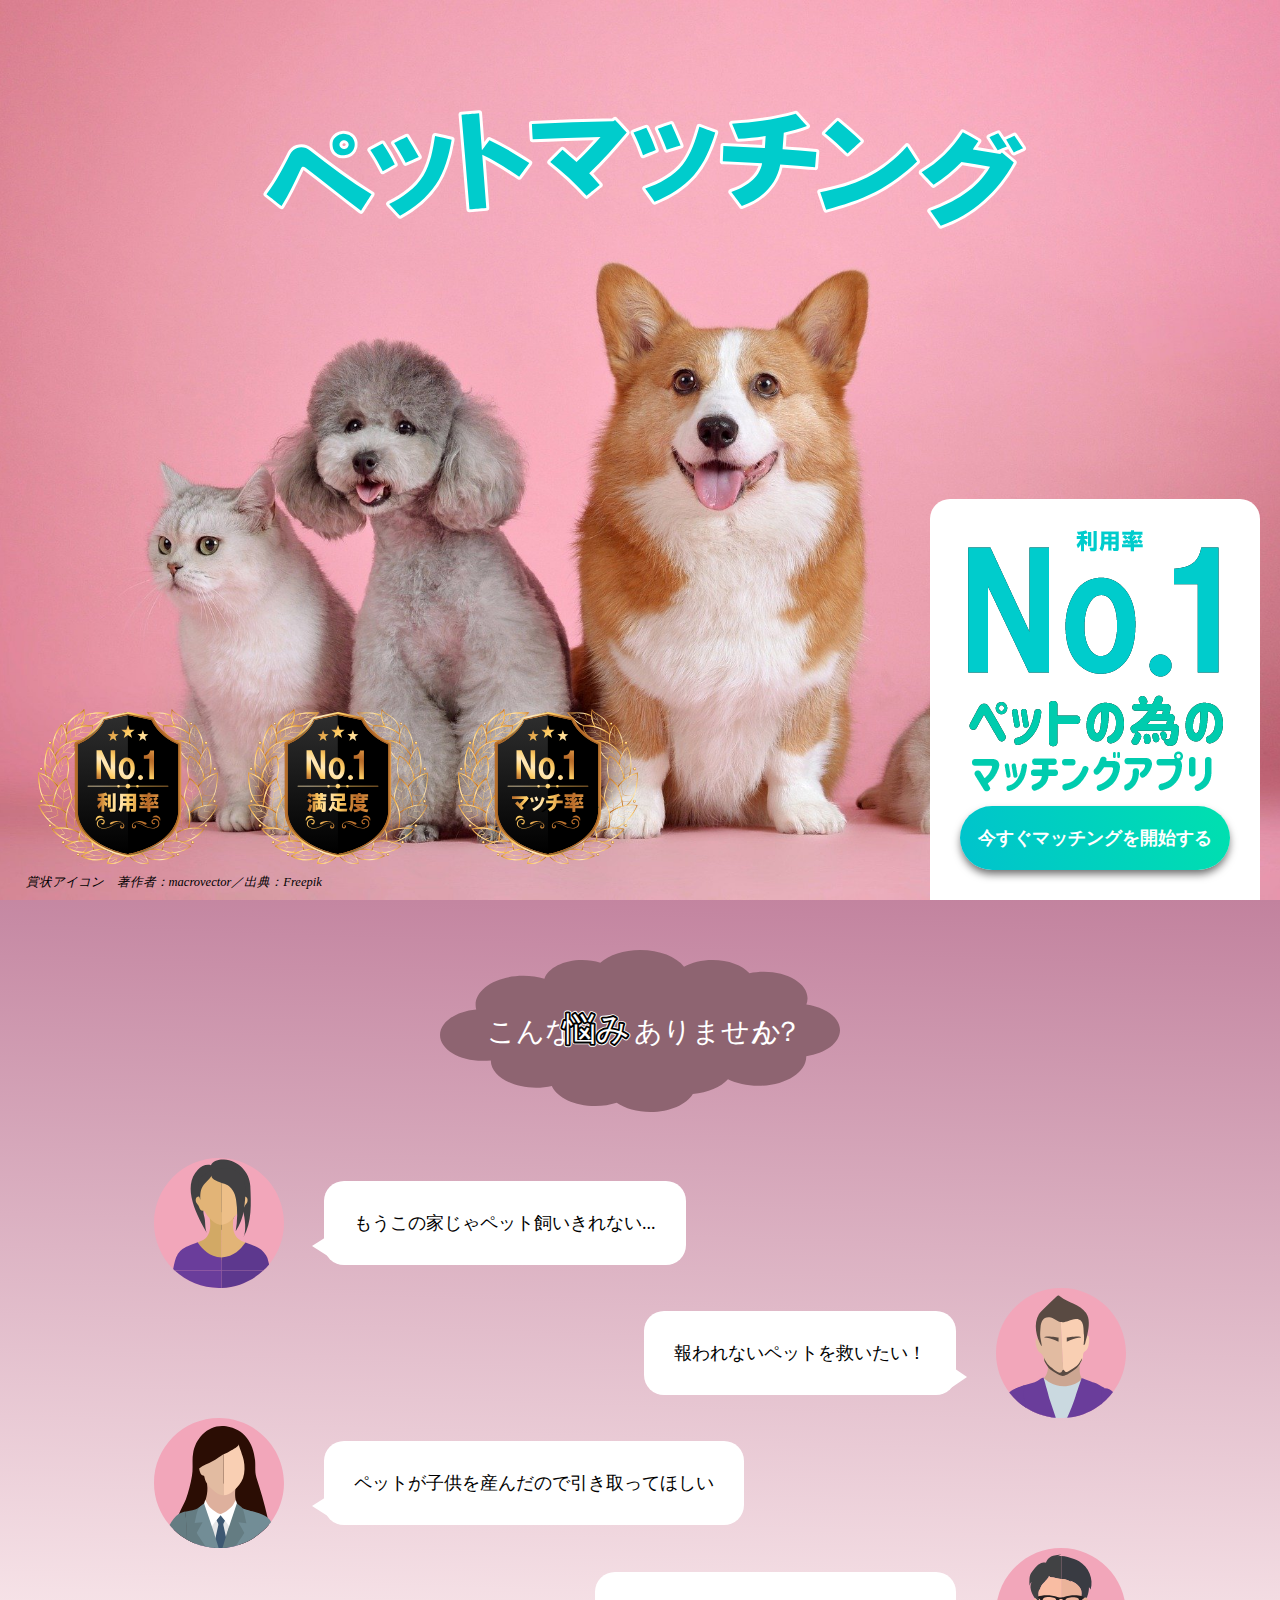
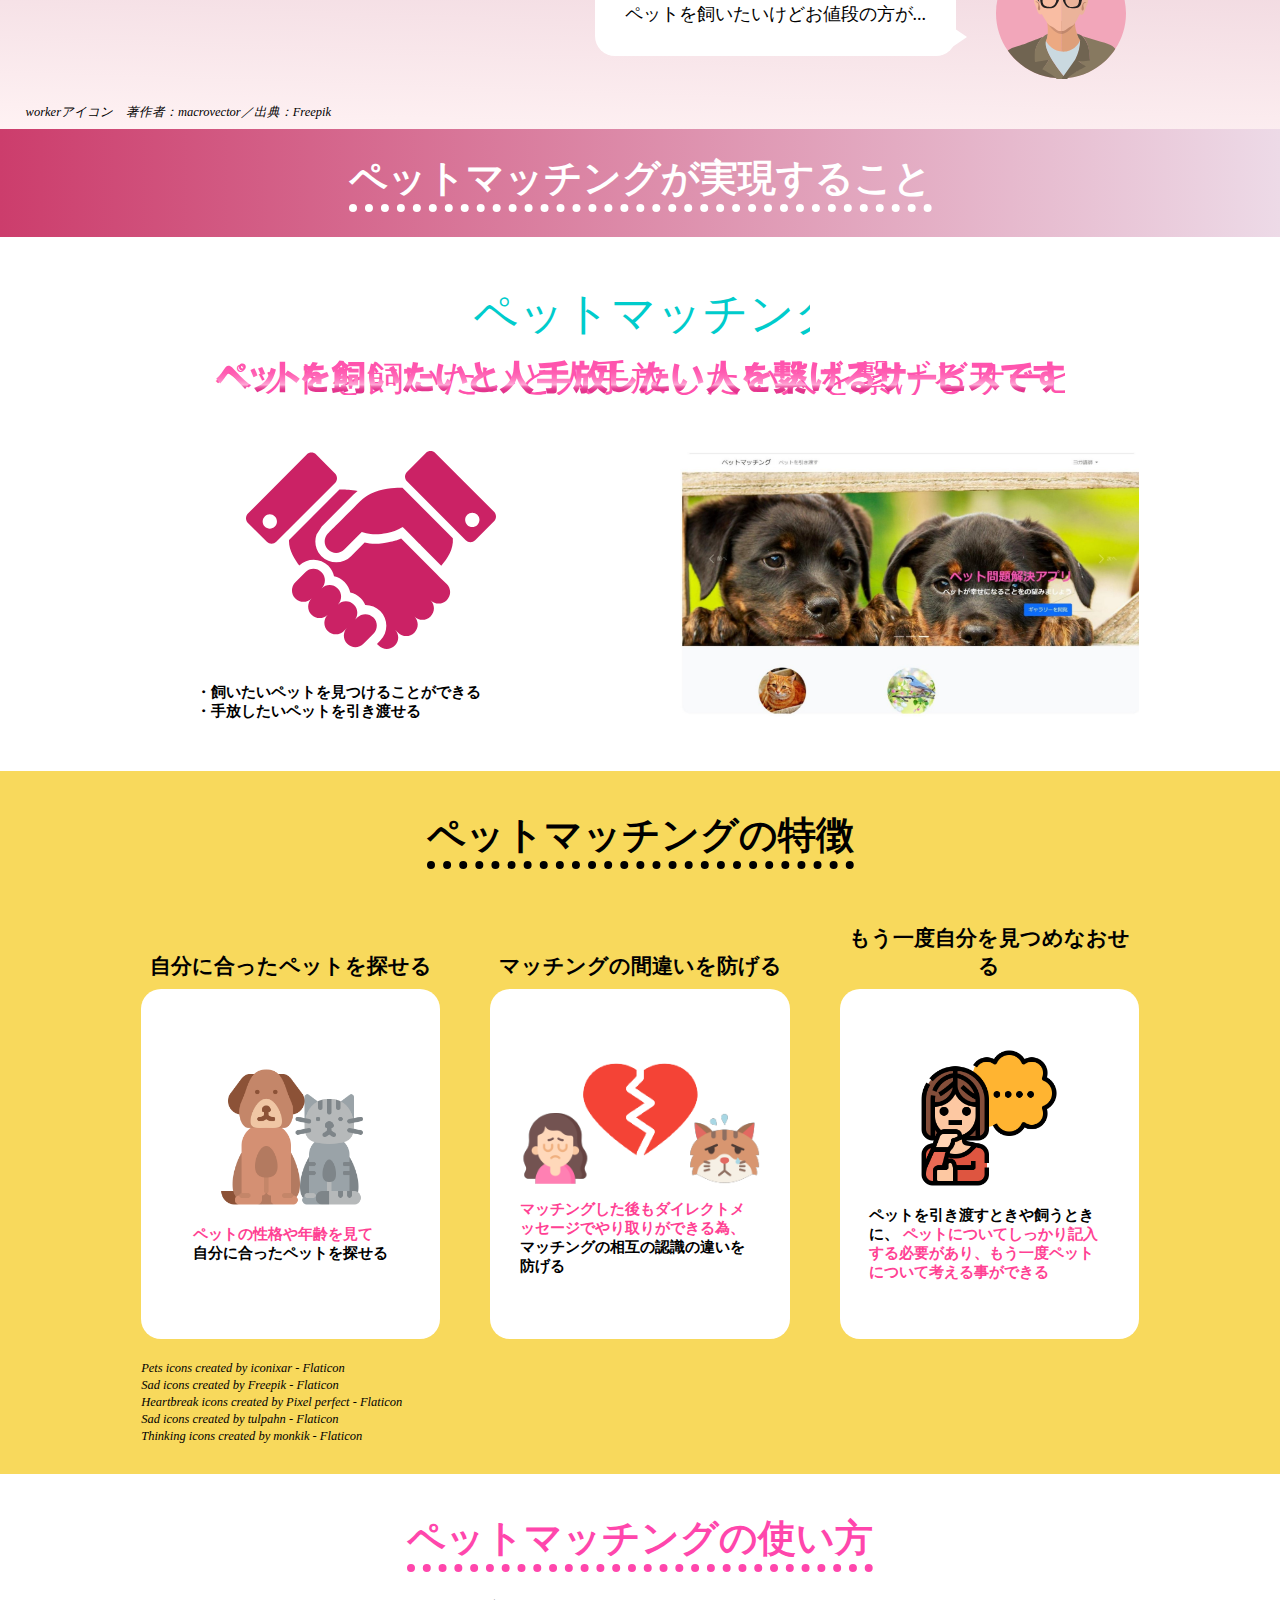
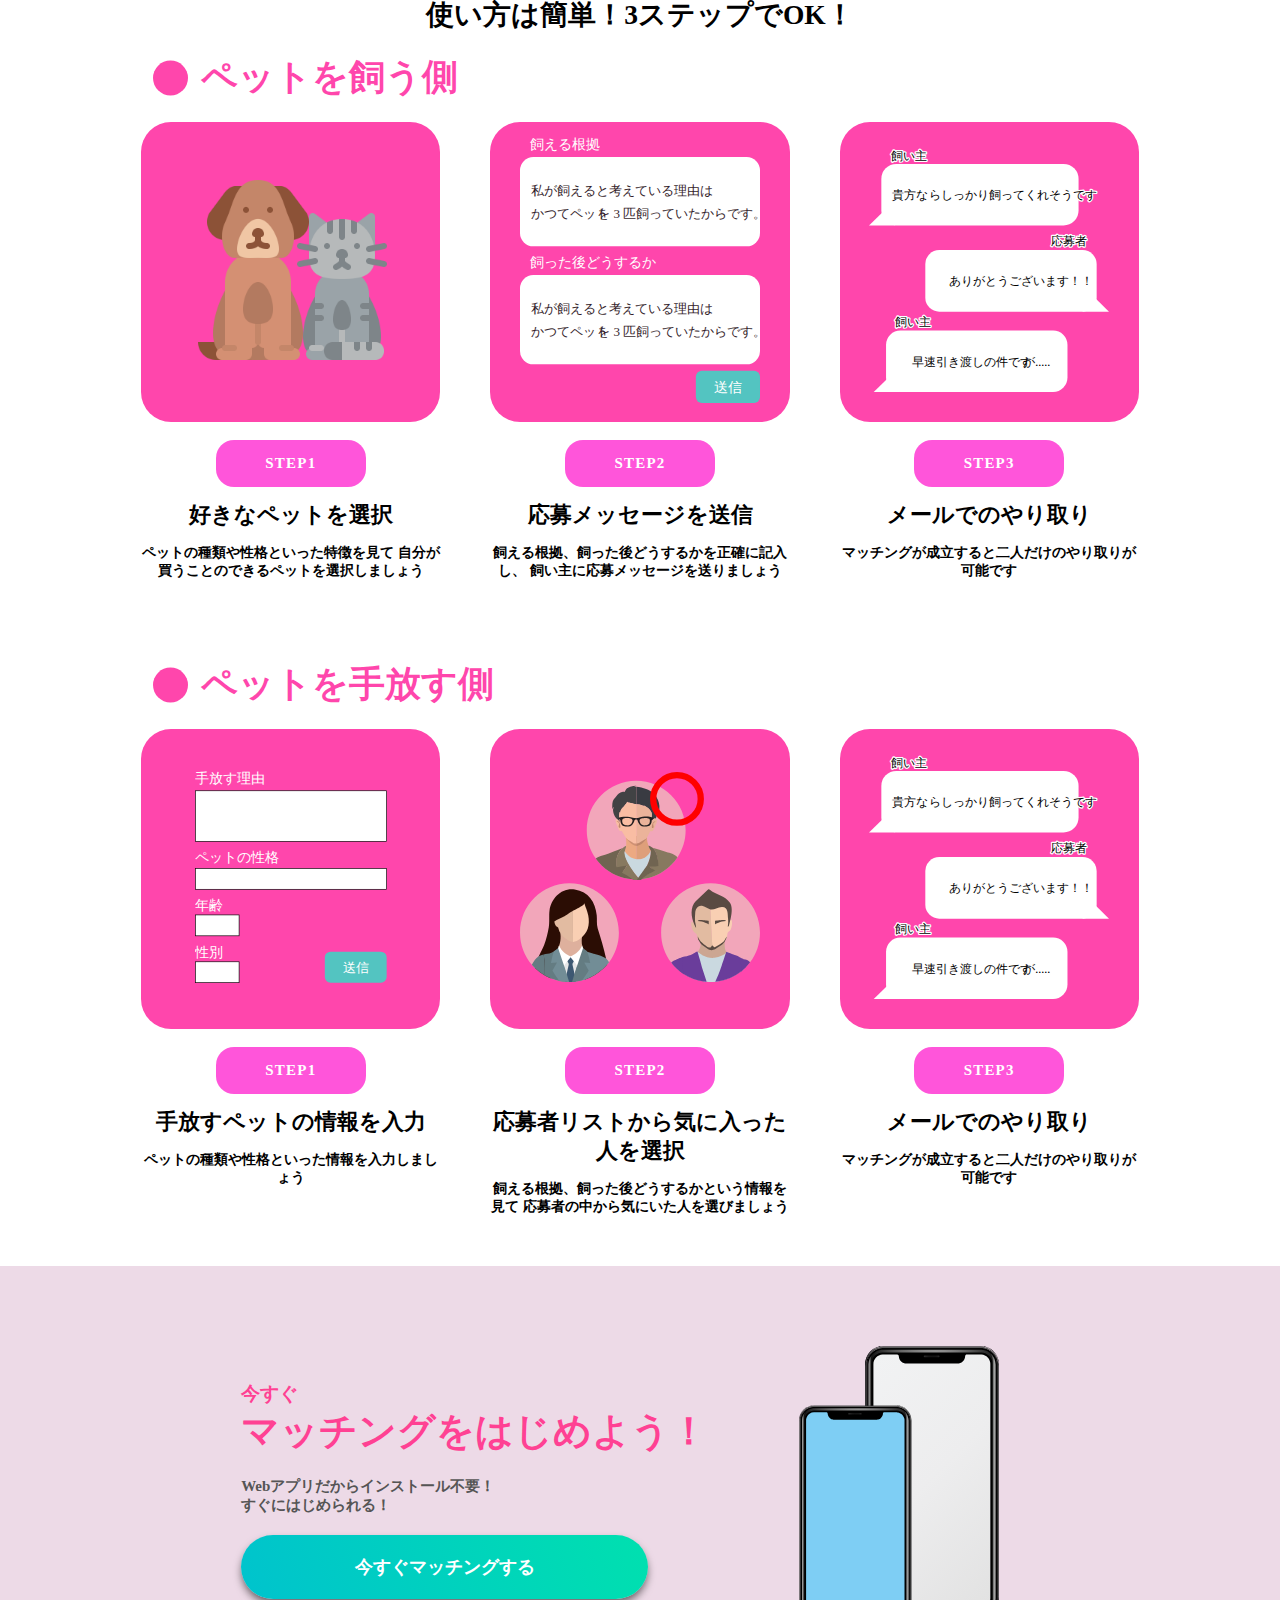
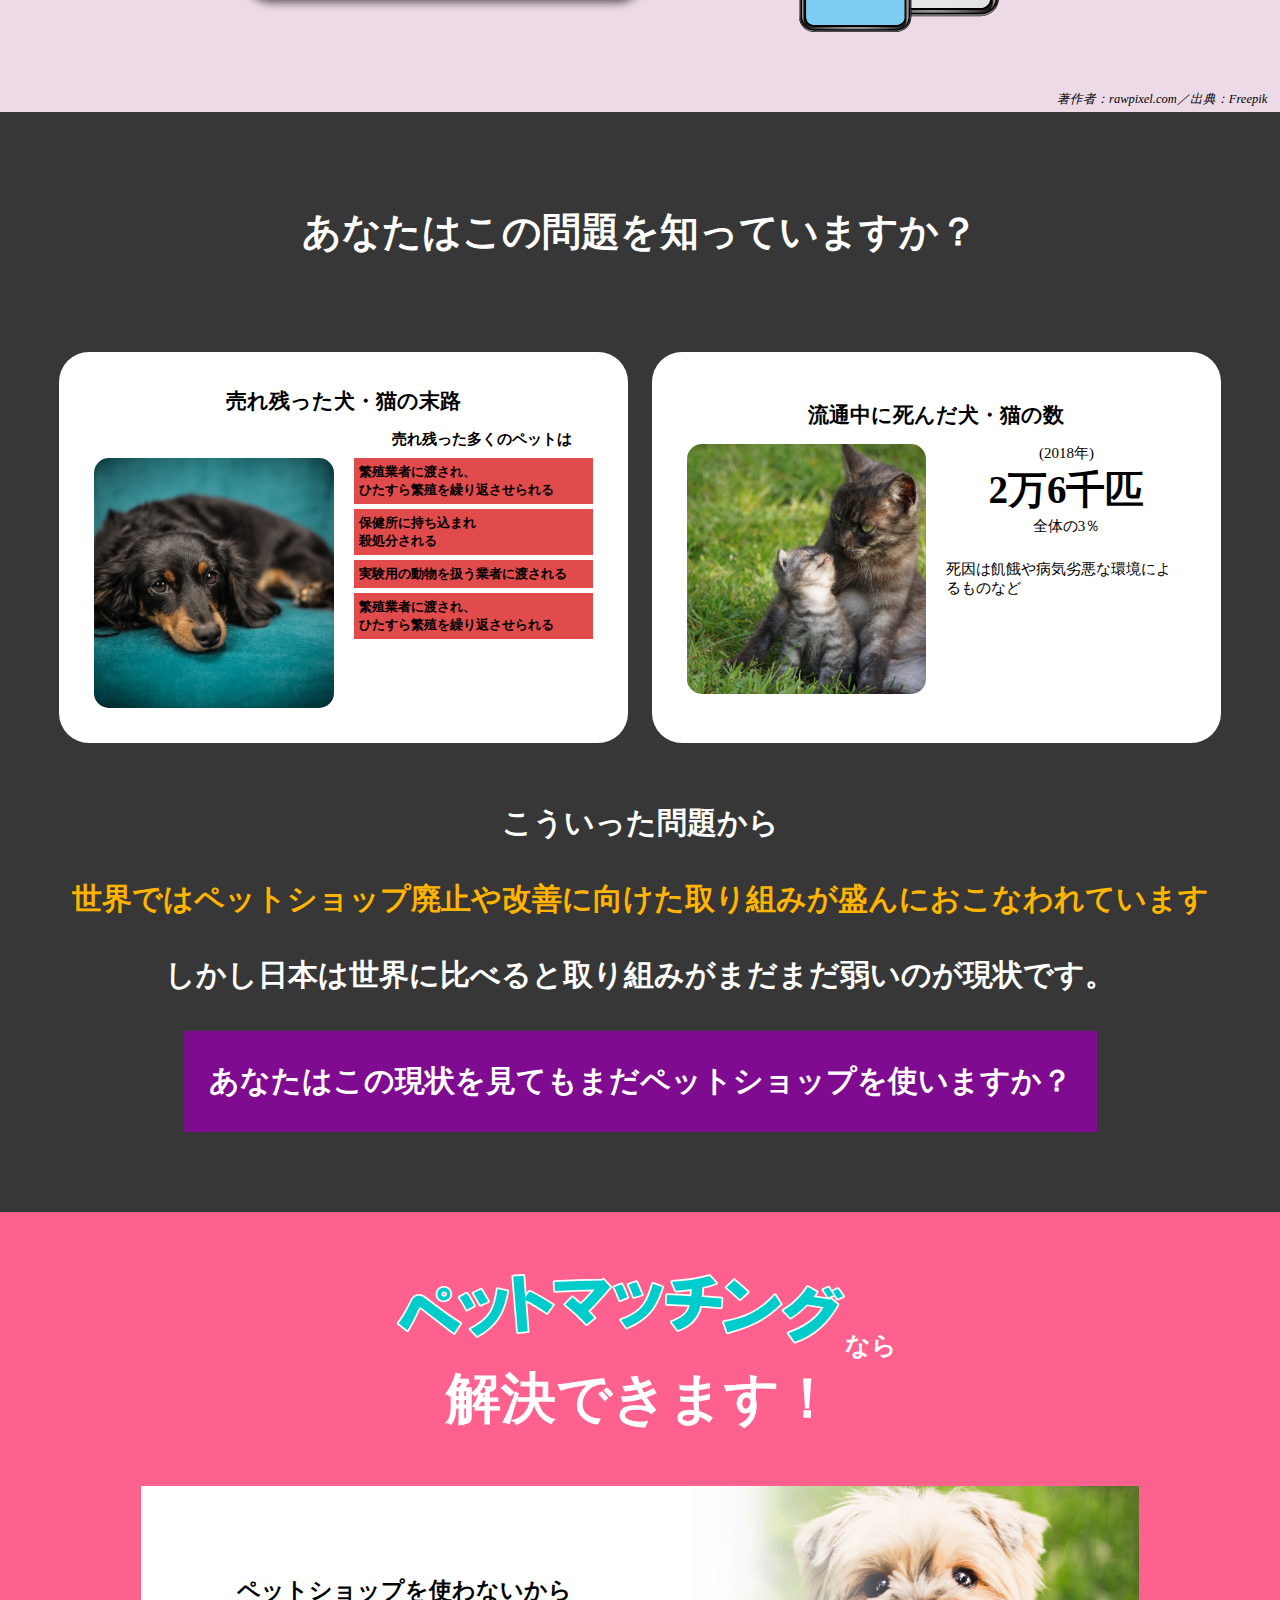
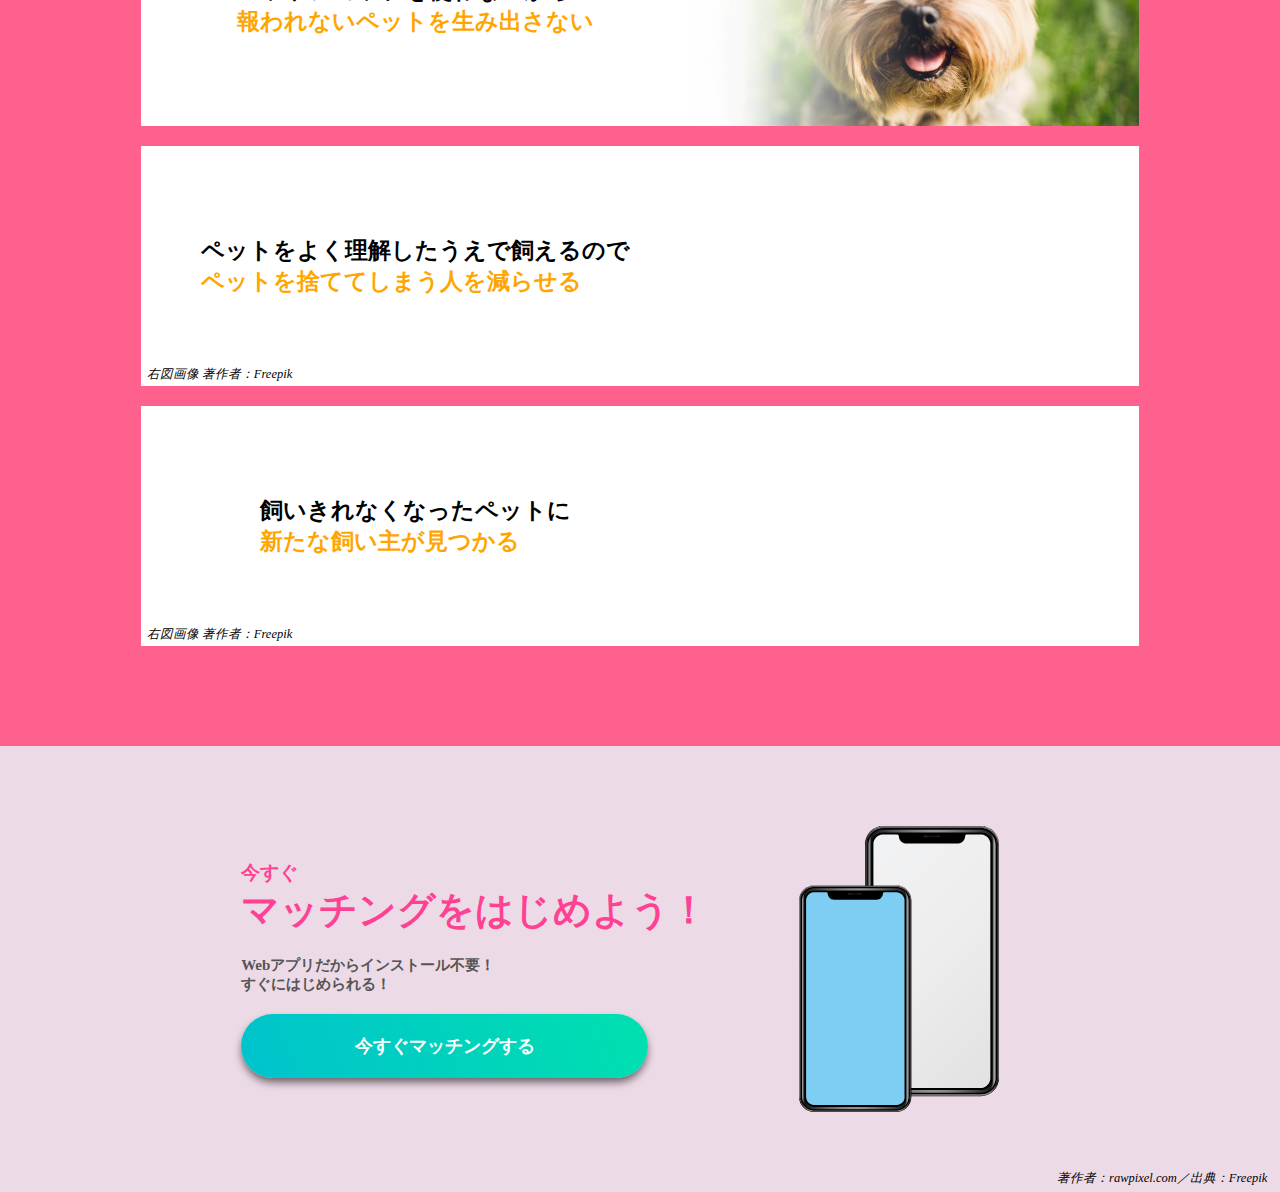
==== index.html @ 1ce8dc8e "Initial Commit" ====
<!DOCTYPE html>
<html lang="ja">
<head>
    <meta charset="UTF-8">
    <meta http-equiv="X-UA-Compatible" content="IE=edge">
    <meta name="viewport" content="width=device-width, initial-scale=1.0">
    <title>ペットマッチングLP</title>
    <link rel="stylesheet" href="style.min.css">
</head>
<body>
    <div id="main_visual">

        <h1 class="site_title">
            <img src="/ペットマッチング.svg" alt="メインタイトル">
        </h1>

        
        <div class="text">
            <img src="/アセット 6-8.png" alt="">
            <a href="https://petmatch.lobiter.site" class="btn">今すぐマッチングを開始する</a>
        </div>


        <ul class="trophy_area">
            <li>
                <img src="/賞状 (1).svg" alt="賞状1">
            </li>
            <li>
                <img src="/賞状 (2).svg" alt="賞状2">
            </li>
            <li>
                <img src="/賞状 (3).svg" alt="賞状3">
            </li>
           
        </ul>
        <div class="link">
            <small>
                <cite>
                    <a id="torofi-rink" href="https://jp.freepik.com/free-vector/_15405494.htm#query=%E8%B3%9E&position=1&from_view=search&track=sph">賞状アイコン　著作者：macrovector</a>／出典：Freepik
                </cite>
            </small>
        </div>

    </div>


    <div id="troubles_area">
        <h2 class="section_title">
            <img src="/こんな悩み.svg" alt="セクションタイトル">
        </h2>

        <ul class="troubles wrp">
            <li class="troubles_left">
                <img src="/human_icon (1).svg" alt="">
                <div class="troubles_text">
                    <p>もうこの家じゃペット飼いきれない...</p>
                </div>
            </li>
            <li class="troubles_right">
                <div class="troubles_text ">
                    <p>報われないペットを救いたい！</p>
                </div>
                <img src="/human_icon (2).svg" alt="">
            </li>
            <li class="troubles_left">
                <img src="/human_icon (3).svg" alt="">

                <div class="troubles_text ">
                    <p>ペットが子供を産んだので引き取ってほしい</p>
                </div>
            </li>
            <li class="troubles_right">
                <div class="troubles_text ">
                    <p>ペットを飼いたいけどお値段の方が...</p>
                </div>
                <img src="/human_icon (4).svg" alt="">
                
            </li>
        </ul>

        <div class="link">
            <small>
                <cite>
                    <a id="office_worker_link" href="https://jp.freepik.com/free-vector/_1539145.htm#query=%E4%BA%BA&position=1&from_view=search&track=sph">workerアイコン　著作者：macrovector</a>／出典：Freepik
                </cite>
            </small>
        </div>
    </div>

    <div id="realization">
        <div class="topic_title">
            <h2>
            ペットマッチングが実現すること
            </h2>
        </div>
        <div class="wrp">
            <h2>
                <img class="first_indent" src="/ペットマッチングは.svg" alt="">
                <img class="second_indent" src="/飼いたい人と繋げるサービス.svg" alt="">
            </h2>

            <div class="flex-box">
                <div class="left">
                    <div class="image">
                    <img src="/握手.svg" alt="握手">
                    </div>
                    <div class="can-text">
                        <p>・飼いたいペットを見つけることができる</p>
                        <p>・手放したいペットを引き渡せる</p>
                    </div>
                </div>

                <div class="right">
                    <img src="/アプリ画像.jpg" alt="アプリ画像">
                </div>

            </div>

            <div class="link">

            </div>
        </div>
    </div>

    <div id="feature">
        <div class="wrp">
            <div class="topic_title">
                <h2>ペットマッチングの特徴</h2>
            </div>

            <ul>
                <!--li1-->
                <li>
                    <div class="text">
                        <span class="point"></span>
                        <h2 class="box-title">自分に合ったペットを探せる</h2>
                    </div>

                    <div class="box">
                        <div class="image">
                            <img src="/pets.png" id="img_1" alt="犬と猫">
                        </div>
                        <div class="box_text">
                            <span class="maker">ペットの性格や年齢を見て</span><br>
                            自分に合ったペットを探せる
                        </div>
                       
                            
                       
                       
                    </div>

                    

                    
                </li>
                <!--li2-->
                <li>
                    <div class="text">
                        <span class="point"></span>
                        <h2 class="box-title">マッチングの間違いを防げる</h2>
                    </div>

                    <div class="box">
                        <div class="image">
                            <img src="/悲しむ.png" alt="悲しむ人" id="img_2">
                        </div>
                        <div class="box_text">
                            <span class="maker">マッチングした後もダイレクトメッセージでやり取りができる為、</span>
                            マッチングの相互の認識の違いを防げる
                        </div>                        
                    </div>
                    
                </li>
                <!--li3-->
                <li>
                    <div class="text">
                        <span class="point"></span>
                        <h2 class="box-title">もう一度自分を見つめなおせる</hw>
                    </div>

                    <div class="box">
                        <div class="image">
                            <img src="/thinking.png" id="img_3" alt="考える女性">
                        </div>
                        <div class="box_text">
                            ペットを引き渡すときや飼うときに、
                            <span class="maker">ペットについてしっかり記入する必要があり、もう一度ペットについて考える事ができる</span>
                        </div>
                    </div>
                </li>
            </ul>
            <small>
                <cite>
                    <!--1-->
                    <a href="https://www.flaticon.com/free-icons/pets" title="pets icons">Pets icons created by iconixar - Flaticon</a><br>
                    <!--2-->
                    <a href="https://www.flaticon.com/free-icons/sad" title="sad icons">Sad icons created by Freepik - Flaticon</a><br>
                    <a href="https://www.flaticon.com/free-icons/heartbreak" style="margin-bottom: 3px" title="heartbreak icons">Heartbreak icons created by Pixel perfect - Flaticon</a><br>
                    <!--悲しむペット-->
                    <a href="https://www.flaticon.com/free-icons/sad" title="sad icons">Sad icons created by tulpahn - Flaticon</a><br>
                    <!--考える人-->
                    <a href="https://www.flaticon.com/free-icons/thinking" title="thinking icons">Thinking icons created by monkik - Flaticon</a>
                </cite>
            </small>
        </div>
    </div>
    <div id="usege">
        <div class="wrp">
        <!--ペットを飼う側-->
            <div class="topic_title">
                <h2>ペットマッチングの使い方</h2>
            </div>
 
            <h2>使い方は簡単！3ステップでOK！</h2>
        
            <div class="parent">
                <div class="buy_pet">ペットを飼う側</div>
            </div>

            <ul class="step_nav">
                <!--li1-->
                <li>               
                    <div class="step_box">
                        <div class="image">
                            <img src="/pets.png" id="img_1" alt="犬と猫">
                        </div>
                    </div>
                    <div class="button_text">
                        <div class="step_btn">STEP1</div>
                        
                            <h2 class="text-title">好きなペットを選択</h2>
                            <div class="text">
                                ペットの種類や性格といった特徴を見て
                                自分が買うことのできるペットを選択しましょう
                            </div>
                        
                    </div>
                </li>
                <!--li2-->
                <li>
                    <div class="step_box">
                        <div class="image">
                            <img src="/アセット 19.svg" alt="やり取り" id="img_2">
                        </div>
                    </div>

                    <div class="button_text">
                        <div class="step_btn">STEP2</div>
                        
                            <h2 class="text-title">応募メッセージを送信</h2>
                            <div class="text">
                                飼える根拠、飼った後どうするかを正確に記入し、
                                飼い主に応募メッセージを送りましょう
                            </div>
                    
                    </div>
                </li>
                <!--li3-->
                <li>
                    <div class="step_box">
                        <div class="image">
                            <img src="/アセット 18.svg" id="img_3" alt="貴方ならmsg">
                        </div>
    
                    </div>

                    <div class="button_text">
                        <div class="step_btn">STEP3</div>
             
                            <h2 class="text-title">メールでのやり取り</h2>
                            <div class="text">マッチングが成立すると二人だけのやり取りが可能です</div>
                    
                    </div>
                </li>
            </ul>
        
        <!--ペットを引き渡す側-->
            <div class="parent">
                <div class="buy_pet">ペットを手放す側</div>
            </div>

            <ul class="step_nav">
                <!--li1-->
                <li>               
                    <div class="step_box">
                        <div class="image">
                            <img src="/アセット 17.svg" id="img_1" alt="入力情報">
                        </div>
                    </div>
                    <div class="button_text">
                        <div class="step_btn">STEP1</div>
                        
                            <h2 class="text-title">手放すペットの情報を入力</h2>
                            <div class="text">
                                ペットの種類や性格といった情報を入力しましょう
                                
                            </div>
                        
                    </div>
                </li>
                <!--li2-->
                <li>
                    <div class="step_box">
                        <div class="image">
                            <img src="/アセット 7.svg" alt="3人のアイコン" id="img_2">
                        </div>
                    </div>

                    <div class="button_text">
                        <div class="step_btn">STEP2</div>
                        
                            <h2 class="text-title">応募者リストから気に入った人を選択</h2>
                            <div class="text">
                                飼える根拠、飼った後どうするかという情報を見て
                                応募者の中から気にいた人を選びましょう
                            </div>
                    
                    </div>
                </li>
                <!--li3-->
                <li>
                    <div class="step_box">
                        <div class="image">
                            <img src="/アセット 18.svg" id="img_3" alt="貴方ならmsg">
                        </div>
    
                    </div>

                    <div class="button_text">
                        <div class="step_btn">STEP3</div>
             
                            <h2 class="text-title">メールでのやり取り</h2>
                            <div class="text">マッチングが成立すると二人だけのやり取りが可能です</div>
                    
                    </div>
                </li>
            </ul>
        <!--セットここまで！-->
        </div>
    </div>

    <div id="CTR">
        <div class="wrp">
            <div class="flex_item">
                <div class="CTR_BOX CTR_left">
                    <h2>
                        <small>今すぐ</small>
                        <div>マッチングをはじめよう！</div>
                    </h2>
    
                    <div class="CTR_text">
                        Webアプリだからインストール不要！<br>
                        すぐにはじめられる！
                    </div>
    
                    <a href="https://petmatch.lobiter.site" class="btn">今すぐマッチングする</a>
    
                </div>
    
                <div class="CTR_BOX CTR_right">
                    
                        <img src="/スマホ.svg" alt="iphone">
               
                </div>
            </div>
            </div>
           <div class="link">
            <cite>
                <small>
                <a href="https://jp.freepik.com/free-vector/_4122505.htm#query=%E3%82%B9%E3%83%9E%E3%83%9B&position=2&from_view=search&track=sph">著作者：rawpixel.com</a>／出典：Freepik
                </small>
            </cite>
           </div>
    </div>

    <div id="pets_problem">
        <div class="wrp"> 
                <h2>あなたはこの問題を知っていますか？</h2>

            <div class="flex_item">
                <!-- 左の箱 -->
                <div class="box left_box">
                    <div class="content_wrp">
                        <h3>売れ残った犬・猫の末路</h3>
                        <h4>売れ残った多くのペットは</h4>
                        <div class="inner_flex_item">
                            <!-- 左の内容 -->
                            <div class="inner_item left_inner_item">
                                                    
                                <!-- <img src="/dog-g8a9d90c5a_1920.jpg" alt="ダックスフンド"> -->
        
                            </div>
                            <!-- 右の内容 -->
                            <div class="inner_item right_inner_item">
                                
                                <ul>
                                    <li>繁殖業者に渡され、<br>ひたすら繁殖を繰り返させられる</li>
                                    <li>保健所に持ち込まれ<br>殺処分される</li>
                                    <li>実験用の動物を扱う業者に渡される</li>
                                    <li>繁殖業者に渡され、<br>ひたすら繁殖を繰り返させられる</li>
                                </ul>
                            </div>
                        </div>
                    </div>
                </div>
                <!-- 右の箱 -->
                <div class="box right_box">
                    <div class="content_wrp">
                        <h3>流通中に死んだ犬・猫の数</h3>
                        <div class="inner_flex_item">
                       
                    
                        <!-- 左の内容 -->
                        <div class="inner_item left_inner_item">
                                                
                            <!-- <img src="/dog-g8a9d90c5a_1920.jpg" alt="ダックスフンド"> -->
    
                        </div>
                        <!-- 右の内容 -->
                        <div class="inner_item right_inner_item">
                            <div class="right_inner_top_item">
                                <span>(2018年)</span>
                                <h2>2万6千匹</h2>
                                <span>全体の3％</span>
                            </div>

                            <div class="right_inner_bottom_item">
                                <p>死因は飢餓や病気劣悪な環境によるものなど</p>
                            </div>
                          
                        </div>
                        </div>

                        
                    </div>
               </div>
            </div>

            <div class="bottom-message">
                <p>こういった問題から</p>
                <p id="yello">世界ではペットショップ廃止や改善に向けた取り組みが盛んにおこなわれています</p>
                <p>しかし日本は世界に比べると取り組みがまだまだ弱いのが現状です。</p>
                <div class="inpact-massage">あなたはこの現状を見てもまだペットショップを使いますか？</div>
            </div>
        </div>
    </div>

    <div id="Resolution">
        <div class="wrp">
            <h1>
                <img src="/ペットマッチング.svg" alt="ペットマッチング">
                <small>なら</small>
                <div>解決できます！</div>
            </h1>

            <ul class="pets-line">

                <!--li1-->
                <li class="pet-contnet">
                    <!--左側-->
                    <div class="pet-content-left">
                        <p class="left-text">
                            ペットショップを使わないから<br>
                            <span class="orange" style="color: orange">報われないペットを生み出さない</span>
                        </p>

                        
                    </div>

                    <!--右側写真-->
                    <div class="pet-content-right" id="picture1">
                    </div>
                </li>

                <!--li2-->
                <li class="pet-contnet">
                    <!--左側-->
                    <div class="pet-content-left">
                        <p class="left-text">
                            ペットをよく理解したうえで飼えるので<br>
                            <span class="orange" style="color: orange">ペットを捨ててしまう人を減らせる</span>
                        </p>

                        <small>
                            <cite>
                                右図画像 著作者：<a href="https://jp.freepik.com/free-photo/_10295791.htm#query=People%20who%20abandon%20their%20pets&position=11&from_view=search&track=ais">Freepik</a>
                            </cite>
                        </small>
                    </div>

                    <!--右側-->
                    <div class="pet-content-right" id="picture2">
                      
                    </div>
                </li>

                <!--li3-->
                <li class="pet-contnet">
                    <!--左側-->
                    <div class="pet-content-left">
                        <p class="left-text">
                            飼いきれなくなったペットに<br>
                            <span class="orange" style="color: orange">新たな飼い主が見つかる</span>
                        </p>

                        <small>
                            <cite>
                                右図画像 著作者：<a href="https://jp.freepik.com/free-photo/_3357241.htm#query=People%20who%20abandon%20their%20pets&position=2&from_view=search&track=ais">Freepik</a>
                            </cite>
                        </small>
                    </div>

                    <!--右側-->
                    <div class="pet-content-right" id="picture3">
                    </div>
                </li>

            </ul>
        </div>   

    </div>

    <div id="CTR">
        <div class="wrp">
            <div class="flex_item">
                <div class="CTR_BOX CTR_left">
                    <h2>
                        <small>今すぐ</small>
                        <div>マッチングをはじめよう！</div>
                    </h2>
    
                    <div class="CTR_text">
                        Webアプリだからインストール不要！<br>
                        すぐにはじめられる！
                    </div>
    
                    <a href="https://petmatch.lobiter.site" class="btn">今すぐマッチングする</a>
    
                </div>
    
                <div class="CTR_BOX CTR_right">
                    
                        <img src="/スマホ.svg" alt="iphone">
               
                </div>
            </div>
            </div>

            <div class="link">
                <cite>
                    <small>
                    <a href="https://jp.freepik.com/free-vector/_4122505.htm#query=%E3%82%B9%E3%83%9E%E3%83%9B&position=2&from_view=search&track=sph">著作者：rawpixel.com</a>／出典：Freepik
                    </small>
                </cite>
            </div>
    </div>


</body> 
</html>
---- style.min.css ----
*,:after,:before{background-repeat:no-repeat;box-sizing:inherit;box-sizing:border-box}html,body{max-width:1400px;font-size:15px;margin:0;padding:0;background-color:white}h1,h2,h3,h4,p,ul,li,dd,dt{margin:0px;padding:0px}li{list-style:none}a{text-decoration:none;color:black}.wrp{max-width:1100px;padding:0 4%;margin:0 auto}.topic_title{padding:40px 0 25px;text-align:center;margin-bottom:30px}.topic_title h2{display:inline-block;border-bottom:dotted 8px black;font-weight:bold;color:black;font-size:2.5rem}.btn{display:block;border-radius:50px;background:linear-gradient(70deg, #00c3cd, #00e0af);color:white;padding:20px 0;transition:.3s;box-shadow:0px 5px 8px -1px rgba(7,7,7,0.6);text-align:center;font-weight:bold;font-size:1.2rem;transition:.3s}.btn:hover{transform:translateY(5px);box-shadow:none;background:linear-gradient(70deg, #cd9000, #e0e000)}#main_visual{background:url(/main_visual.jpg) no-repeat center center;background-size:cover;width:100%;height:100vh;position:relative}#main_visual .site_title{width:800px;margin:0 auto;padding-top:90px}#main_visual .trophy_area{position:absolute;bottom:4%;left:3%;max-width:600px;width:100%;display:flex;justify-content:space-between}#main_visual .trophy_area li{width:30%}#main_visual .trophy_area li img{width:100%;object-fit:cover;vertical-align:bottom}#main_visual .link{position:absolute;bottom:1%;left:2%}#main_visual .text{position:absolute;right:20px;bottom:0;width:330px;padding:30px;text-align:center;background-color:white;border-top-right-radius:20px;border-top-left-radius:20px}#main_visual .text .btn:hover{opacity:.7}#troubles_area{background-image:linear-gradient(182deg, #c2829e, rgba(252,92,108,0.08));padding:50px 0;position:relative}#troubles_area .section_title{width:400px;margin:0 auto 40px}#troubles_area .troubles{padding:0 5%}#troubles_area .troubles li{display:flex;align-items:center}#troubles_area .troubles li img{width:130px}#troubles_area .troubles li .troubles_text{background-color:white;padding:30px;border-radius:20px;position:relative;font-size:1.2rem}#troubles_area .troubles .troubles_left .troubles_text{margin-left:40px}#troubles_area .troubles .troubles_left .troubles_text::before{content:"";position:absolute;top:60%;left:-3px;margin-left:-23px;border:14px solid #ffffff00;border-right:22px solid white}#troubles_area .troubles .troubles_right{justify-content:flex-end}#troubles_area .troubles .troubles_right .troubles_text{margin-right:40px}#troubles_area .troubles .troubles_right .troubles_text::before{content:"";position:absolute;top:60%;right:-3px;margin-right:-23px;border:15px solid transparent;border-left:22px solid white}#troubles_area .link{position:absolute;bottom:1%;left:2%}#realization{padding-bottom:50px}#realization .topic_title{background:linear-gradient(to right, #cc3d6c, #eddae7);padding:25px 0;text-align:center;margin-bottom:50px}#realization .topic_title h2{display:inline-block;border-bottom:dotted 8px white;font-weight:bold;color:white;font-size:2.5rem}#realization .wrp h2{text-align:center;margin-bottom:50px}#realization .wrp h2 .first_indent{width:340px;margin-bottom:15px}#realization .wrp h2 .second_indent{width:850px}#realization .wrp .flex-box{display:flex;justify-content:space-between;align-items:center}#realization .wrp .flex-box .left{width:46%}#realization .wrp .flex-box .left .image{width:250px;margin:0 auto 30px}#realization .wrp .flex-box .left .image img{width:100%}#realization .wrp .flex-box .left .can-text{font-weight:bold;max-width:350px;margin:0 auto;text-align:left}#realization .wrp .flex-box .right{width:46%}#realization .wrp .flex-box .right img{width:100%}#feature{background:#f8d95c;padding-bottom:30px}#feature .wrp .topic_title{padding:40px 0 25px;text-align:center;margin-bottom:30px}#feature .wrp .topic_title h2{display:inline-block;border-bottom:dotted 8px black;font-weight:bold;color:black;font-size:2.5rem}#feature .wrp ul{display:flex;flex-wrap:wrap;justify-content:space-between;align-items:flex-end;margin-bottom:20px}#feature .wrp ul li{width:30%}#feature .wrp ul li .text{margin-bottom:3%;text-align:center}#feature .wrp ul li .text .box-title{font-size:1.4rem}#feature .wrp ul li .box{background-color:white;padding:10%;height:350px;border-radius:20px;display:flex;flex-direction:column;justify-content:center;align-items:center;position:relative}#feature .wrp ul li .box .image{text-align:center;margin-bottom:5%}#feature .wrp ul li .box .image #img_1{width:60%}#feature .wrp ul li .box .image #img_2{width:100%}#feature .wrp ul li .box .image #img_3{width:60%}#feature .wrp ul li .box .box_text{font-weight:bold}#feature .wrp ul li .box .box_text .maker{color:#ff4193}#feature .wrp ul li .link{font-size:0.8rem}#usege{padding-bottom:50px}#usege .wrp .topic_title{margin-bottom:0px}#usege .wrp .topic_title h2{color:#ff46ac;border-bottom:dotted 8px #ff46ac;font-size:2.5rem}#usege .wrp h2{text-align:center;font-size:27.5px}#usege .wrp .parent{position:relative;margin:20px 0px}#usege .wrp .parent .buy_pet{font-size:2.4rem;font-weight:bold;color:#ff46ac;margin-left:60px}#usege .wrp .parent::before{content:"";width:35px;height:35px;border-radius:35px;background-color:#ff46ac;position:absolute;top:50%;left:-20px;transform:translateY(-50%);margin-left:32px}#usege .wrp .step_nav{display:flex;flex-wrap:wrap;justify-content:space-between;align-items:flex-start;position:relative}#usege .wrp .step_nav li{width:30%}#usege .wrp .step_nav li .step_box{background-color:#ff46ac;padding:10%;height:300px;display:flex;flex-direction:column;justify-content:center;align-items:center;border-radius:30px;margin-bottom:18px}#usege .wrp .step_nav li .step_box .image{text-align:center}#usege .wrp .step_nav li .step_box .image img{width:100%}#usege .wrp .step_nav li .step_box .image #img_1{width:80%}#usege .wrp .step_nav li .button_text{text-align:center}#usege .wrp .step_nav li .button_text .step_btn{width:50%;margin:0 auto;padding:15px 20px;border-radius:18px;background:#ff55da;color:white;font-weight:bold;letter-spacing:1.2px;margin-bottom:13px}#usege .wrp .step_nav li .button_text .text-title{margin-bottom:15px;font-size:1.45em}#usege .wrp .step_nav li .button_text .text{font-weight:bold;font-size:14px}#usege .wrp .step_nav:first-of-type{margin-bottom:80px}#CTR{background:#eddae7;padding:80px 0;position:relative}#CTR .wrp{max-width:900px}#CTR .wrp .flex_item{display:flex;justify-content:space-between;align-items:center}#CTR .wrp .flex_item .CTR_left{width:60%}#CTR .wrp .flex_item .CTR_left h2{color:#ff4193}#CTR .wrp .flex_item .CTR_left h2 div{font-size:2.5rem;margin-bottom:20px}#CTR .wrp .flex_item .CTR_left .CTR_text{margin-bottom:20px;font-weight:700;color:#555555}#CTR .wrp .flex_item .CTR_left .btn{width:85%}#CTR .wrp .flex_item .CTR_right{width:35%;display:flex;justify-content:center}#CTR .wrp .flex_item .CTR_right img{max-width:200px;width:100%}#pets_problem{background:#373737;padding-bottom:80px}#pets_problem .wrp{max-width:1265px}#pets_problem .wrp h2{text-align:center;padding:8% 0;color:white;font-size:2.6rem;font-weight:bold}#pets_problem .wrp .flex_item{display:flex;justify-content:space-between;margin-bottom:60px}#pets_problem .wrp .flex_item .box{width:49%;background-color:white;padding:3%;border-radius:30px;display:flex;align-items:center;justify-content:center}#pets_problem .wrp .flex_item .box .content_wrp{width:100%}#pets_problem .wrp .flex_item .box .content_wrp h3{font-size:1.4rem;text-align:center;margin-bottom:15px}#pets_problem .wrp .flex_item .box .content_wrp h4{text-align:right;margin-right:21px;margin-bottom:9px}#pets_problem .wrp .flex_item .box .content_wrp .inner_flex_item{display:flex;justify-content:space-between;align-items:center;height:250px}#pets_problem .wrp .flex_item .box .content_wrp .inner_flex_item .inner_item{width:48%}#pets_problem .wrp .flex_item .left_box .left_inner_item{height:100%;background:url("/dog-g8a9d90c5a_1920.jpg") no-repeat center cadetblue;background-size:cover;border-radius:15px}#pets_problem .wrp .flex_item .right_inner_item{height:100%}#pets_problem .wrp .flex_item .right_inner_item ul li{background-color:#e14b4b;margin:5px 0;padding:5px;font-size:13.3px;font-weight:bold}#pets_problem .wrp .flex_item .right_inner_item ul li:last-child{margin-bottom:0}#pets_problem .wrp .flex_item .right_inner_item ul li:first-child{margin-top:0}#pets_problem .wrp .right_box .left_inner_item{width:100%;height:100%;background:url("/cat-g11cc580a4_1920.jpg") no-repeat center cadetblue;background-size:cover;border-radius:15px}#pets_problem .wrp .right_box .right_inner_item .right_inner_top_item{margin-bottom:10%;text-align:center}#pets_problem .wrp .right_box .right_inner_item .right_inner_top_item h2{padding:0;color:black}#pets_problem .bottom-message{text-align:center;font-size:2rem;font-weight:bold;color:white}#pets_problem .bottom-message p{margin-bottom:35px}#pets_problem .bottom-message #yello{color:#ffb400}#pets_problem .bottom-message .inpact-massage{background-color:#7f0c90;display:inline-block;padding:30px 25px}#Resolution{background:#ff618e;padding-bottom:80px;position:relative}#Resolution .wrp h1{text-align:center;padding:50px;color:white}#Resolution .wrp h1 img{vertical-align:bottom;width:470px}#Resolution .wrp h1 small{margin-left:-15px}#Resolution .wrp h1 div{font-size:55px}#Resolution .wrp .pets-line .pet-contnet{background-color:white;margin-bottom:20px;width:100%;display:flex;height:240px}#Resolution .wrp .pets-line .pet-contnet .pet-content-left{width:55%;display:flex;align-items:center;justify-content:center;position:relative}#Resolution .wrp .pets-line .pet-contnet .pet-content-left .left-text{font-size:1.5rem;font-weight:bold}#Resolution .wrp .pets-line .pet-contnet .pet-content-left small{position:absolute;left:1%;bottom:1%}#Resolution .wrp .pets-line .pet-contnet .pet-content-right{background:url("/terrier-g5f85d95ef_1920.jpg");width:45%;background-position:center 30%;background-size:cover;background-repeat:no-repeat}#Resolution .wrp .pets-line .pet-contnet #picture2{background-image:url("/sad-dog-waiting-in-shelter-to-be-adopted-by-someone.jpg")}#Resolution .wrp .pets-line .pet-contnet #picture3{background-image:url("/young-couple-with-cute-dog.png")}#Resolution::before{content:"";position:absolute;bottom:-5%;left:50%;transform:translateX(-50%);border-top:70px solid #ff618e;border-right:110px solid transparent;border-left:110px solid transparent}.link{position:absolute;bottom:1%;right:1%}
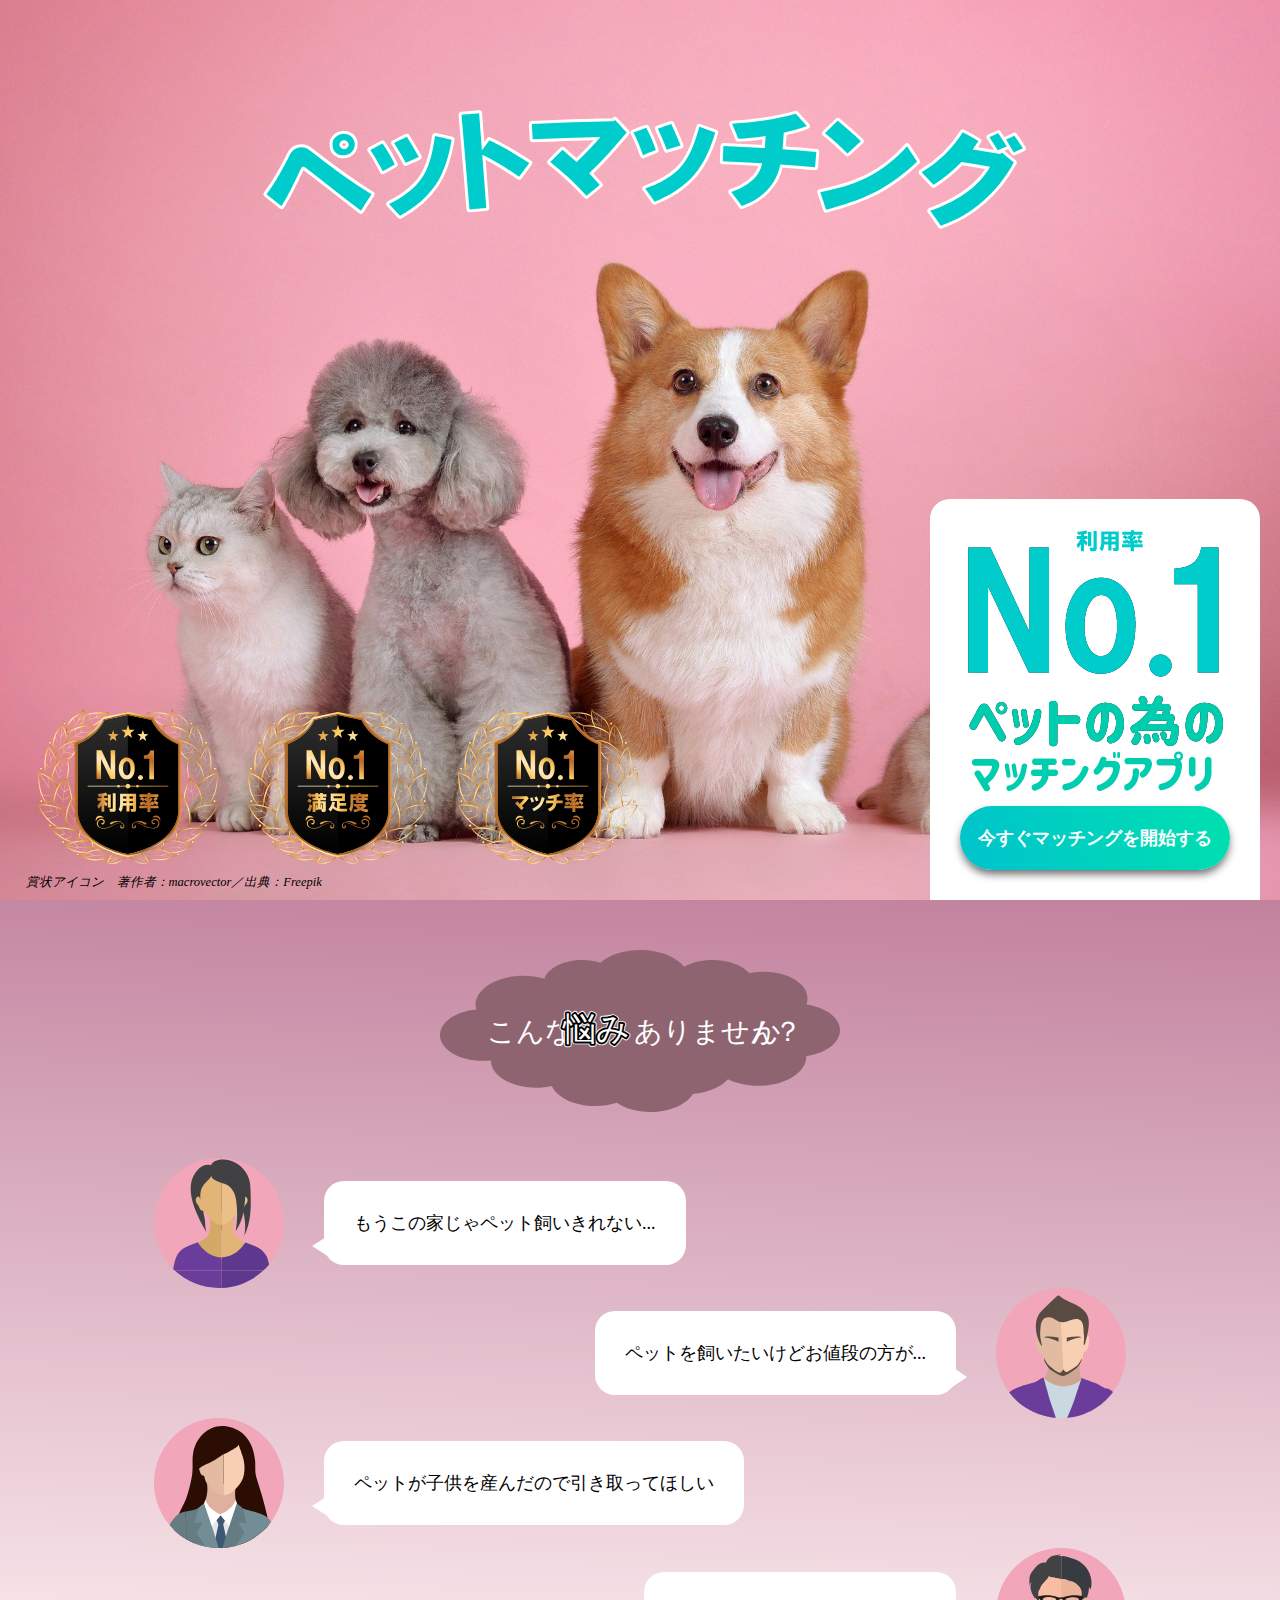
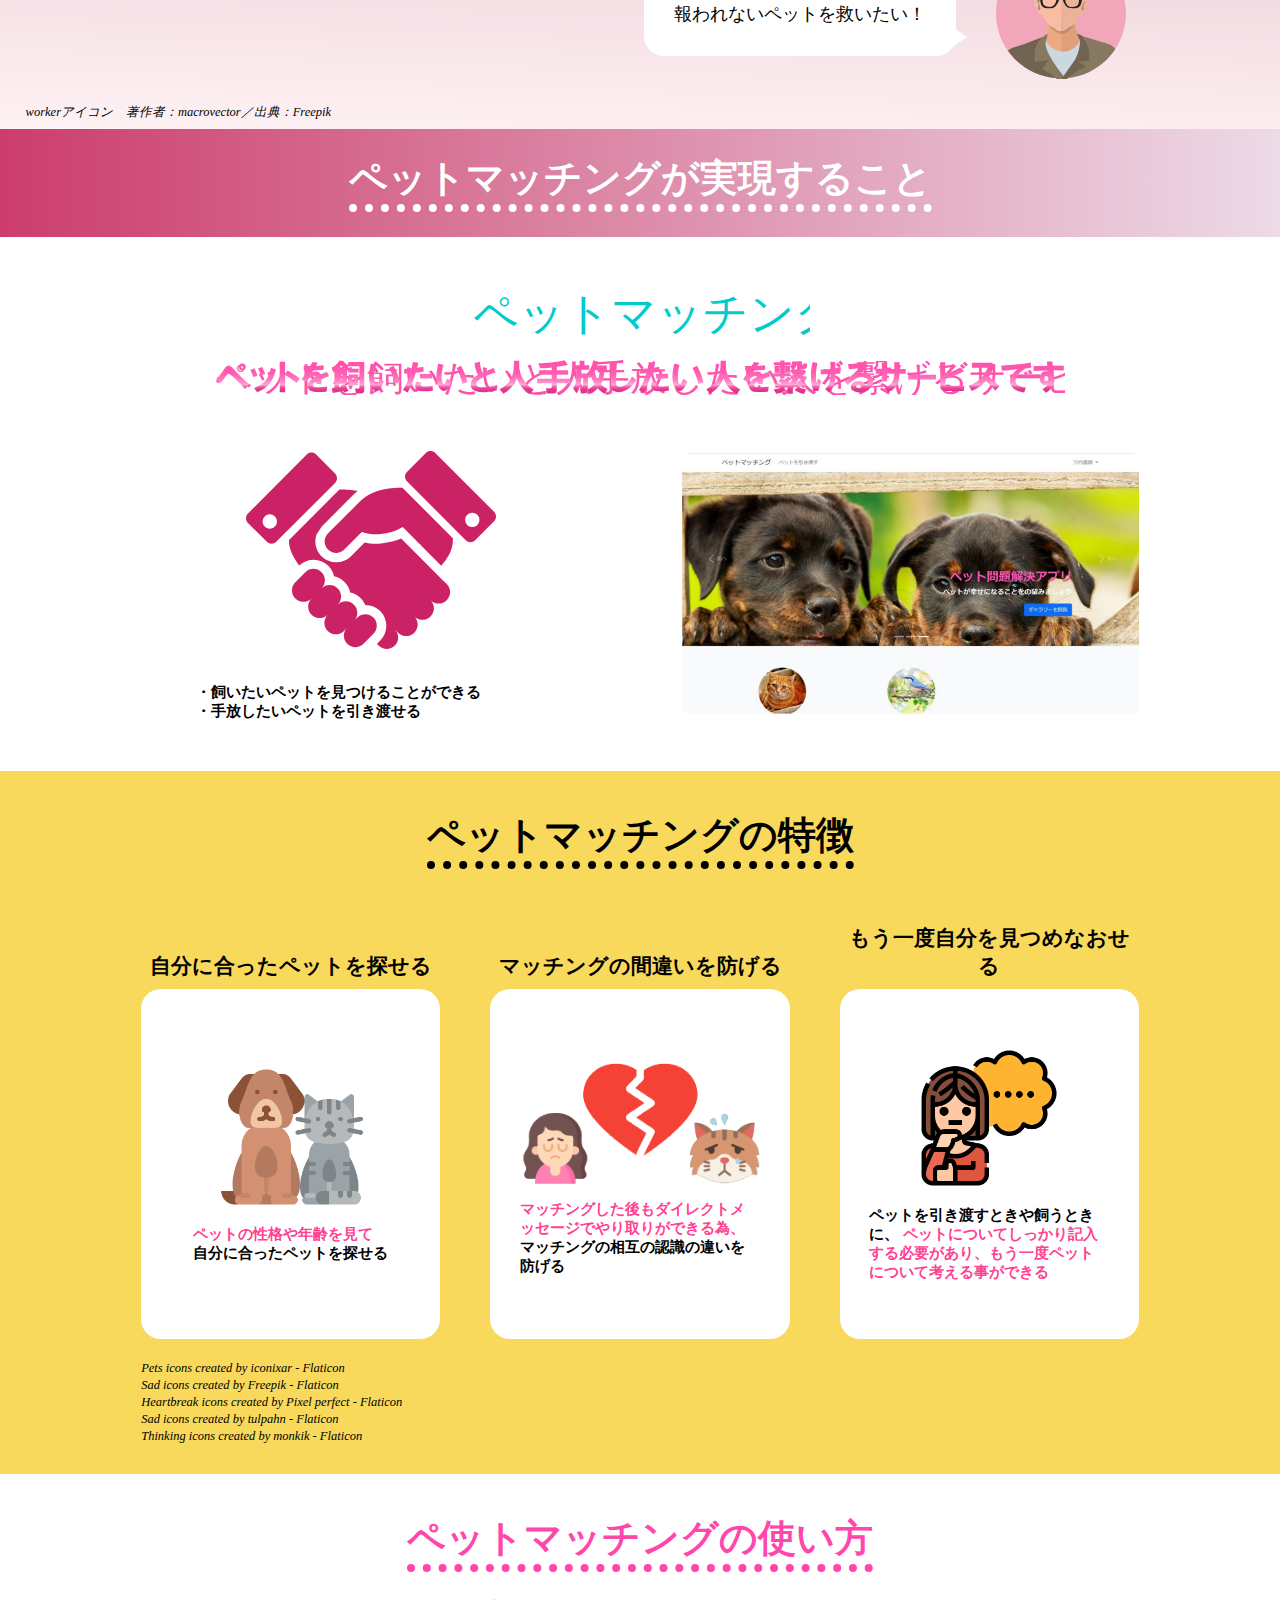
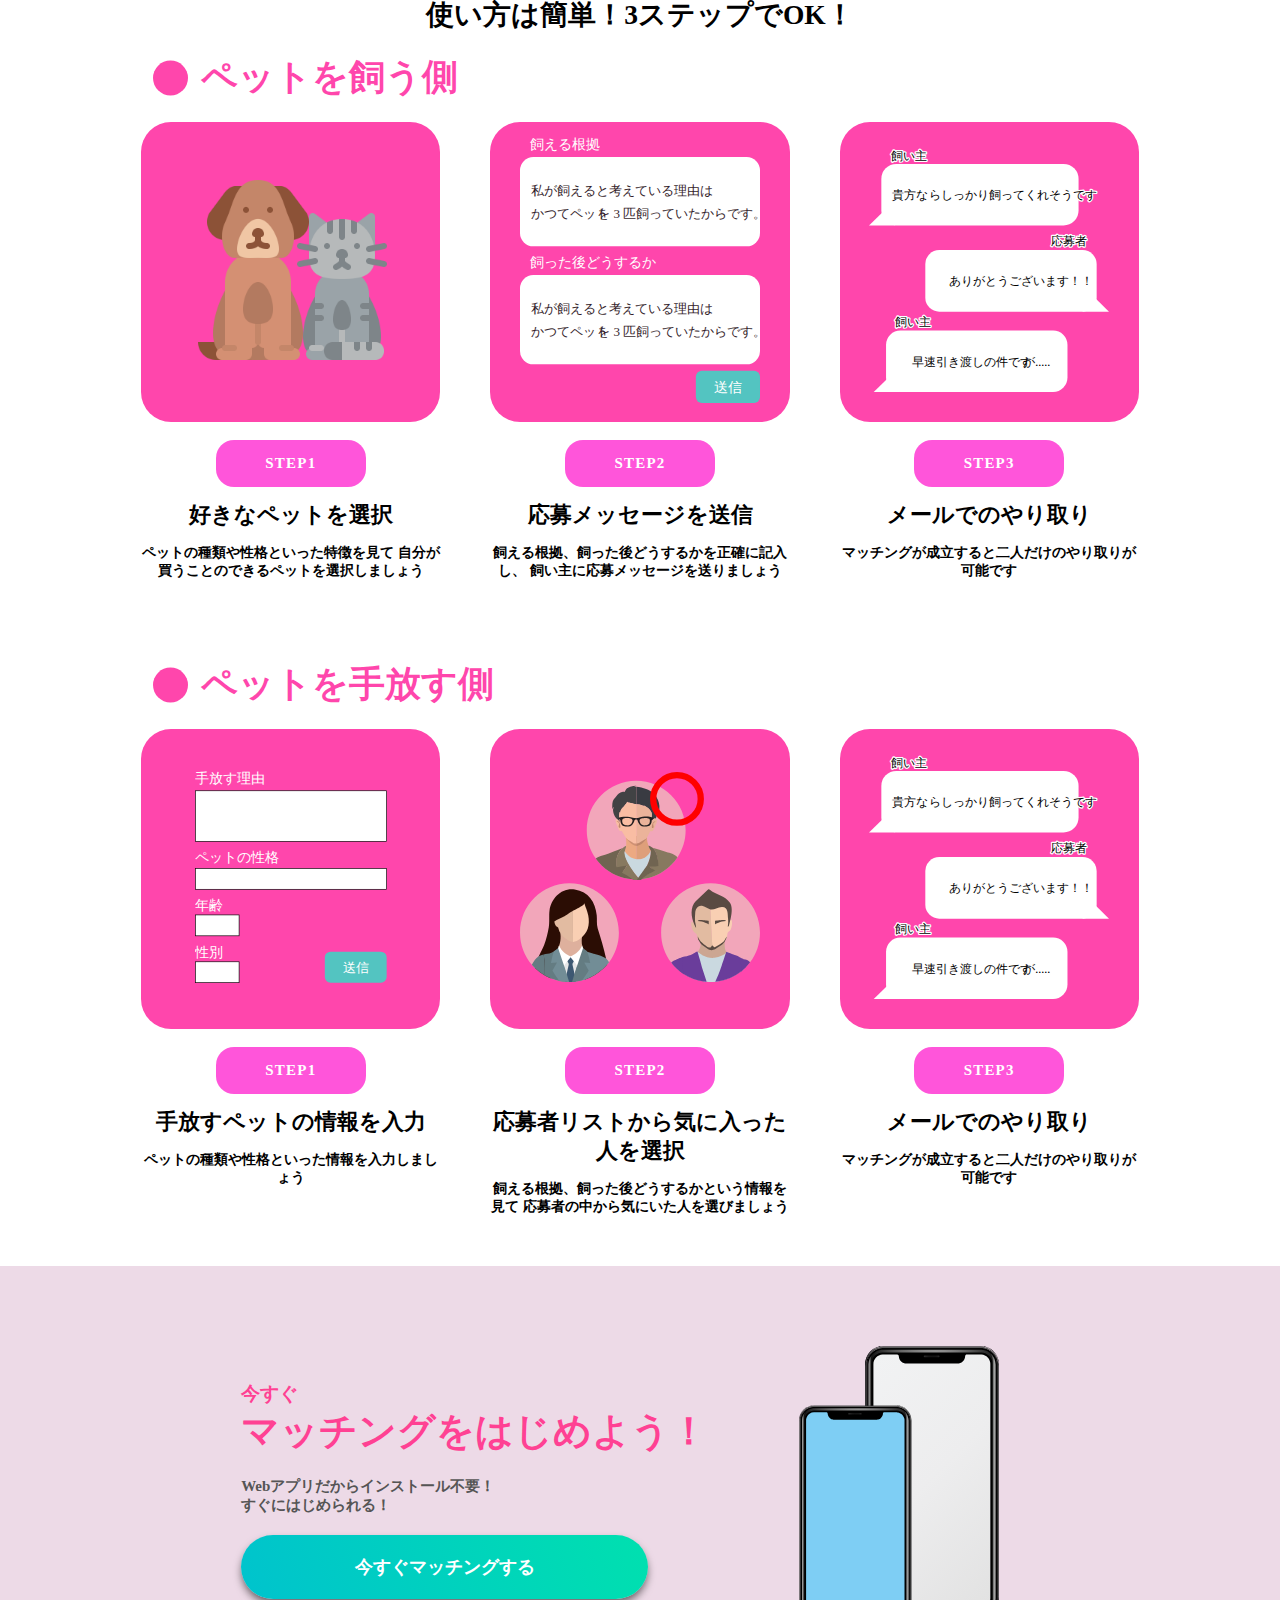
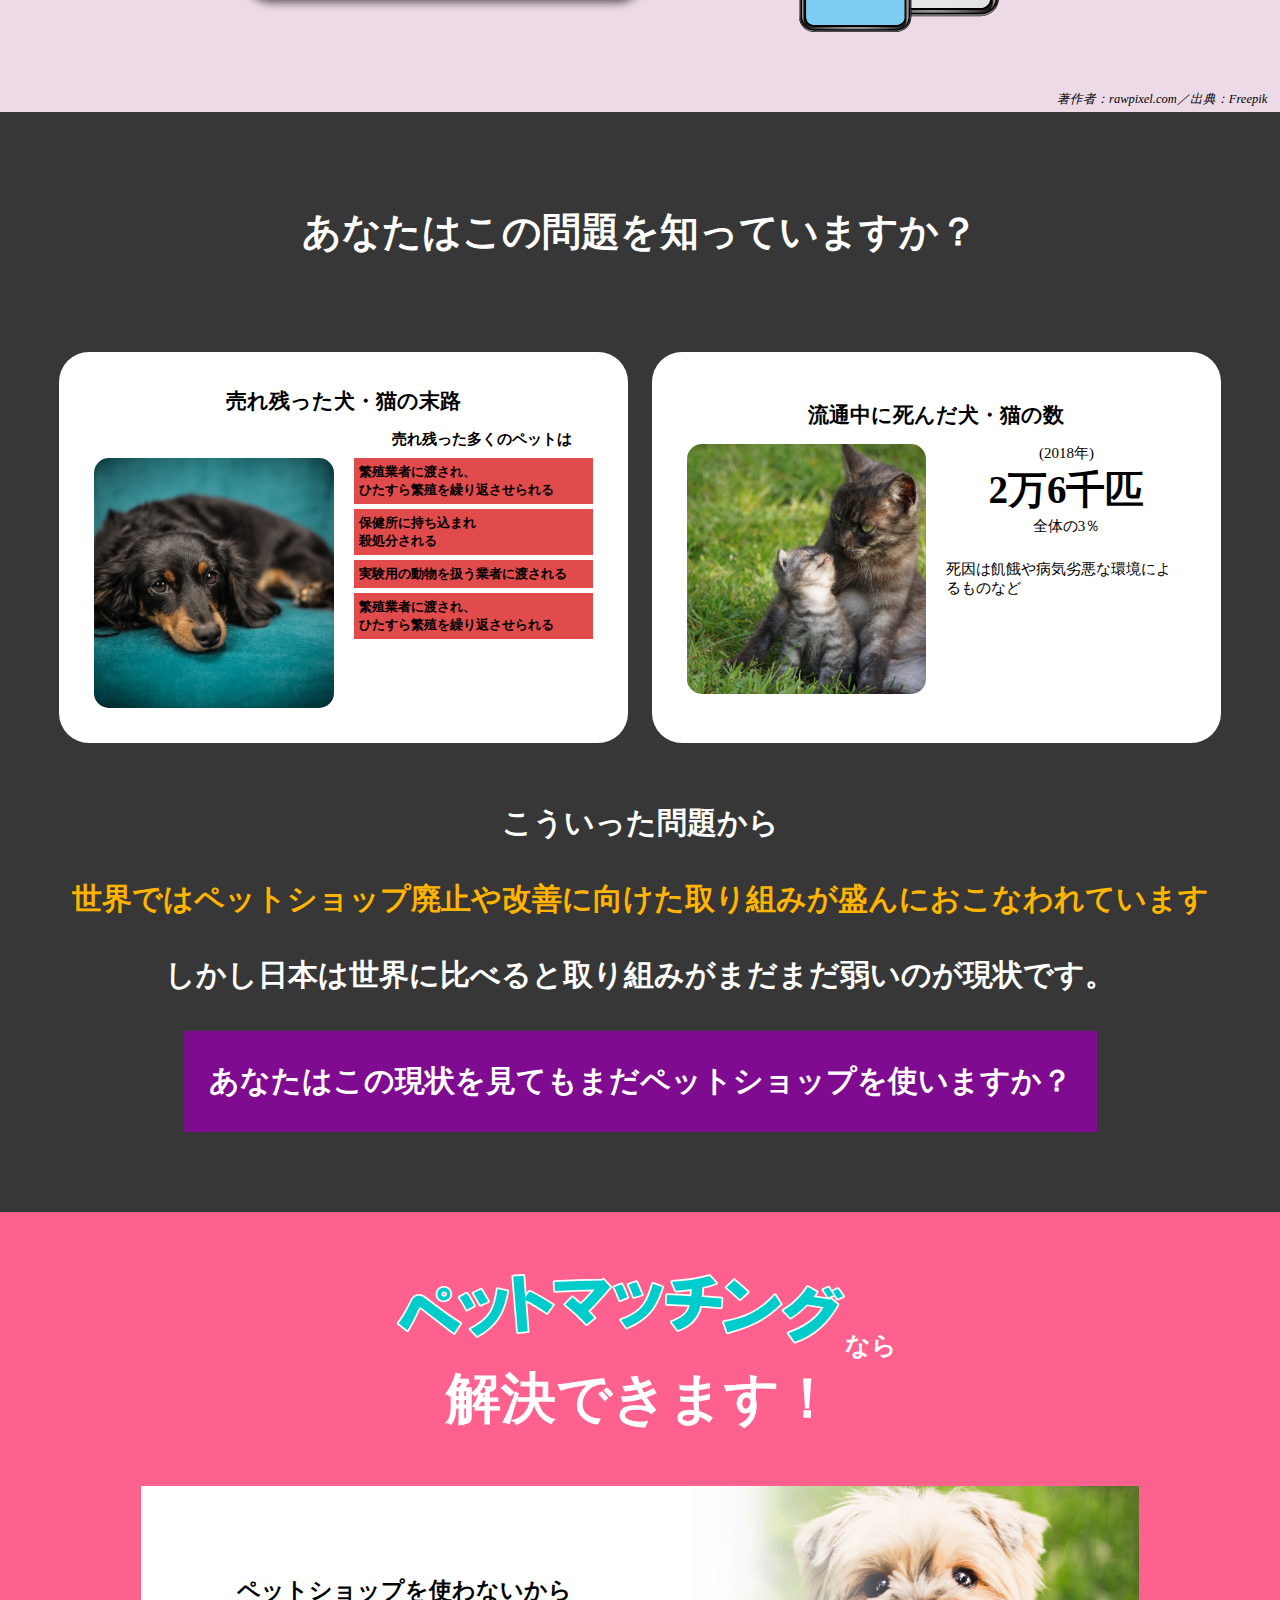
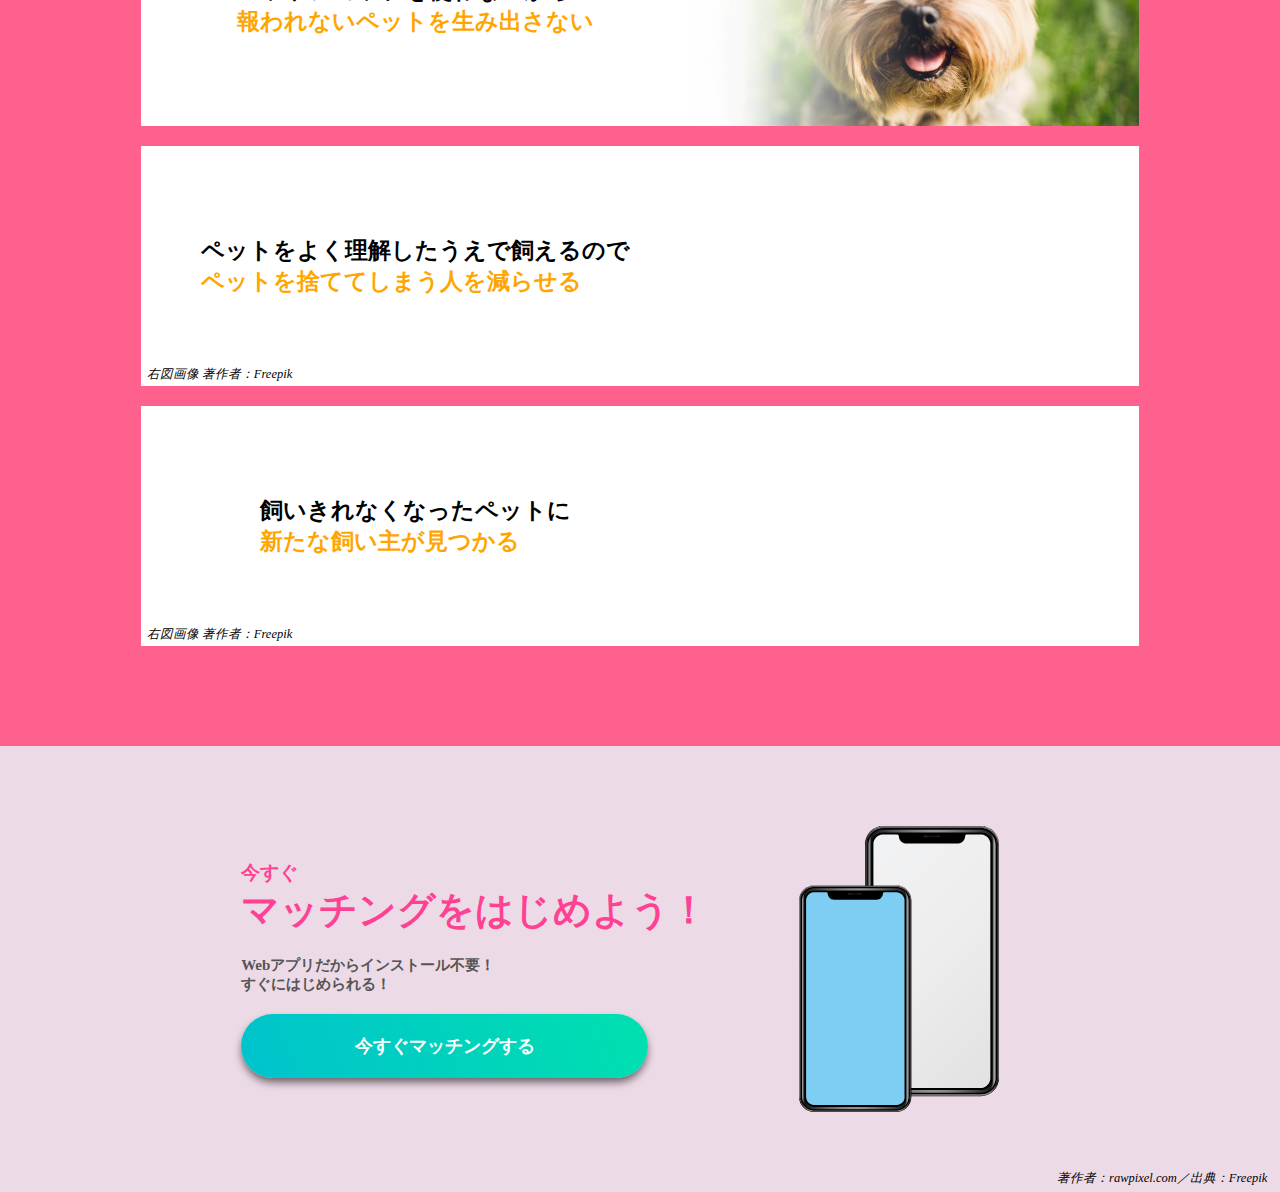
==== commit c9c3efb2: "troublesエリアの文章の順番を変えた" ====
--- a/index.html
+++ b/index.html
@@ -58,7 +58,7 @@
             </li>
             <li class="troubles_right">
                 <div class="troubles_text ">
-                    <p>報われないペットを救いたい！</p>
+                    <p>ペットを飼いたいけどお値段の方が...</p>
                 </div>
                 <img src="/human_icon (2).svg" alt="">
             </li>
@@ -71,7 +71,7 @@
             </li>
             <li class="troubles_right">
                 <div class="troubles_text ">
-                    <p>ペットを飼いたいけどお値段の方が...</p>
+                    <p>報われないペットを救いたい！</p>
                 </div>
                 <img src="/human_icon (4).svg" alt="">
                 
